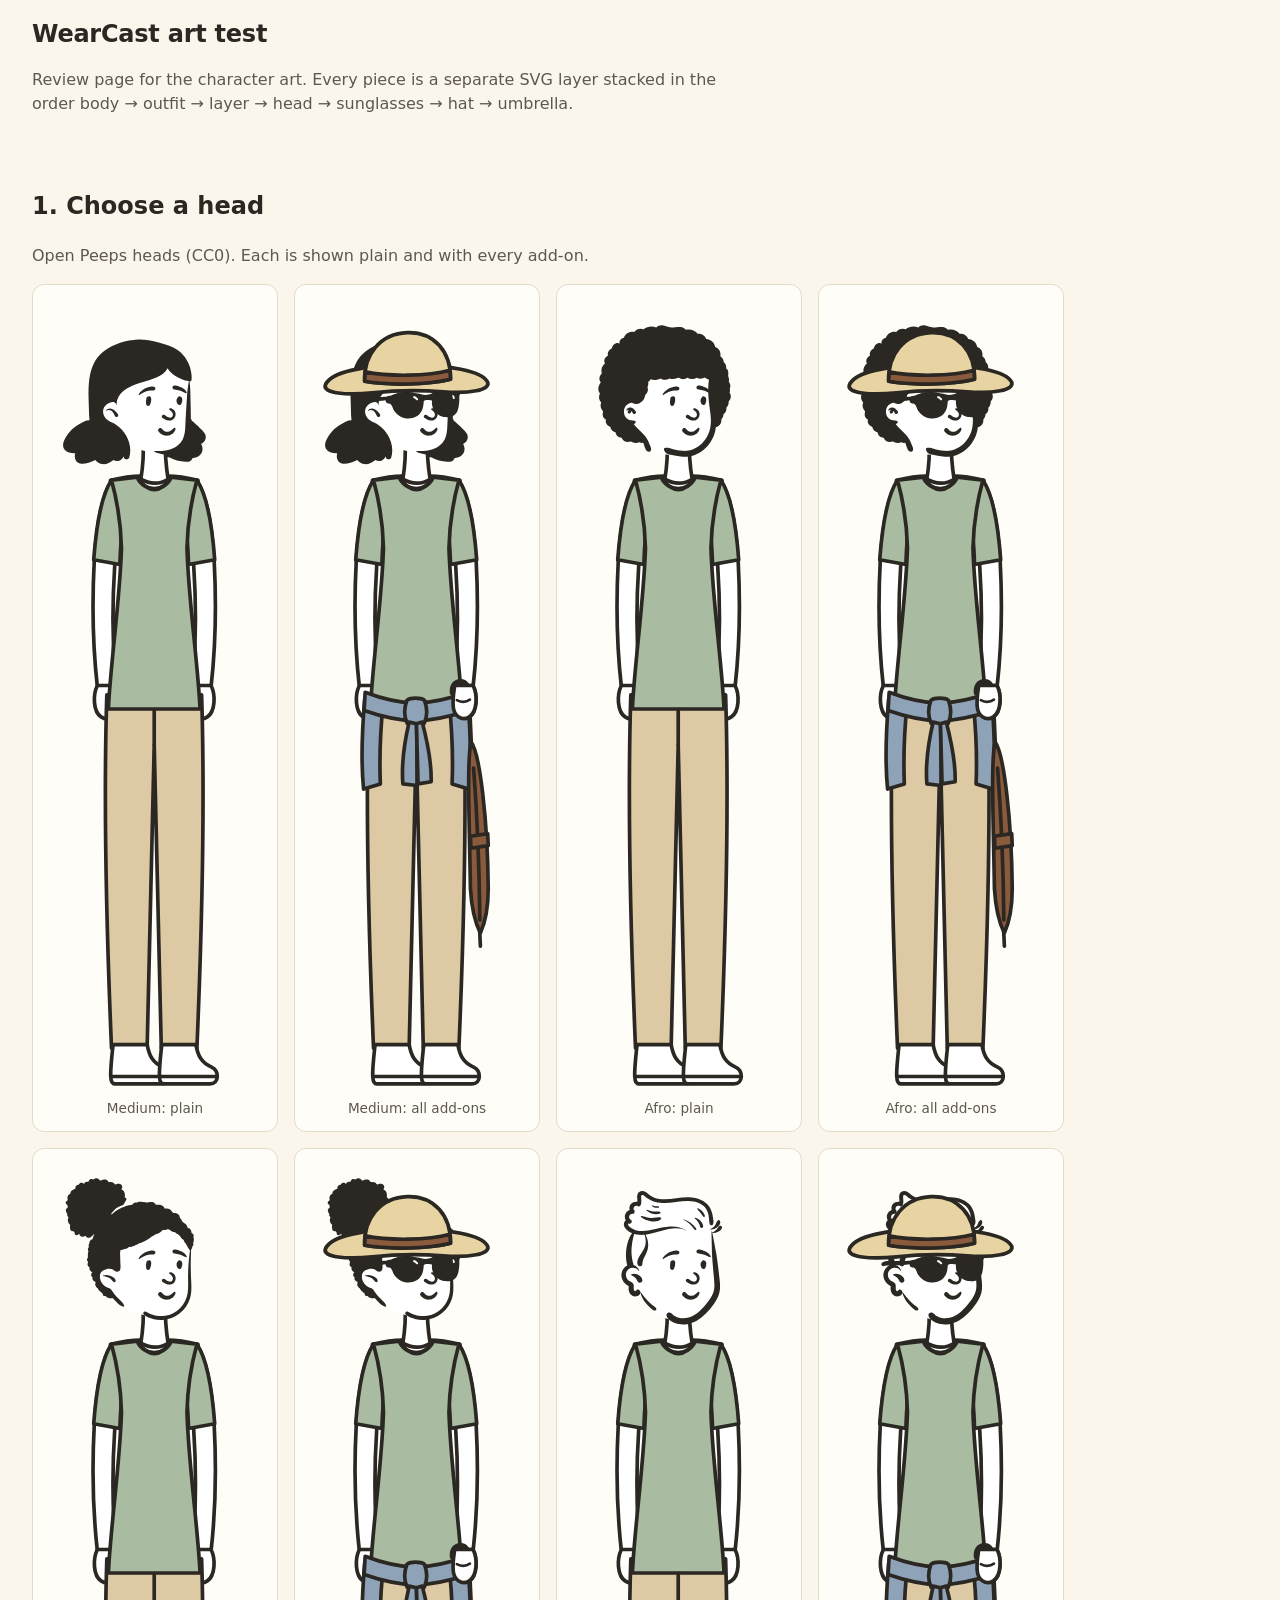
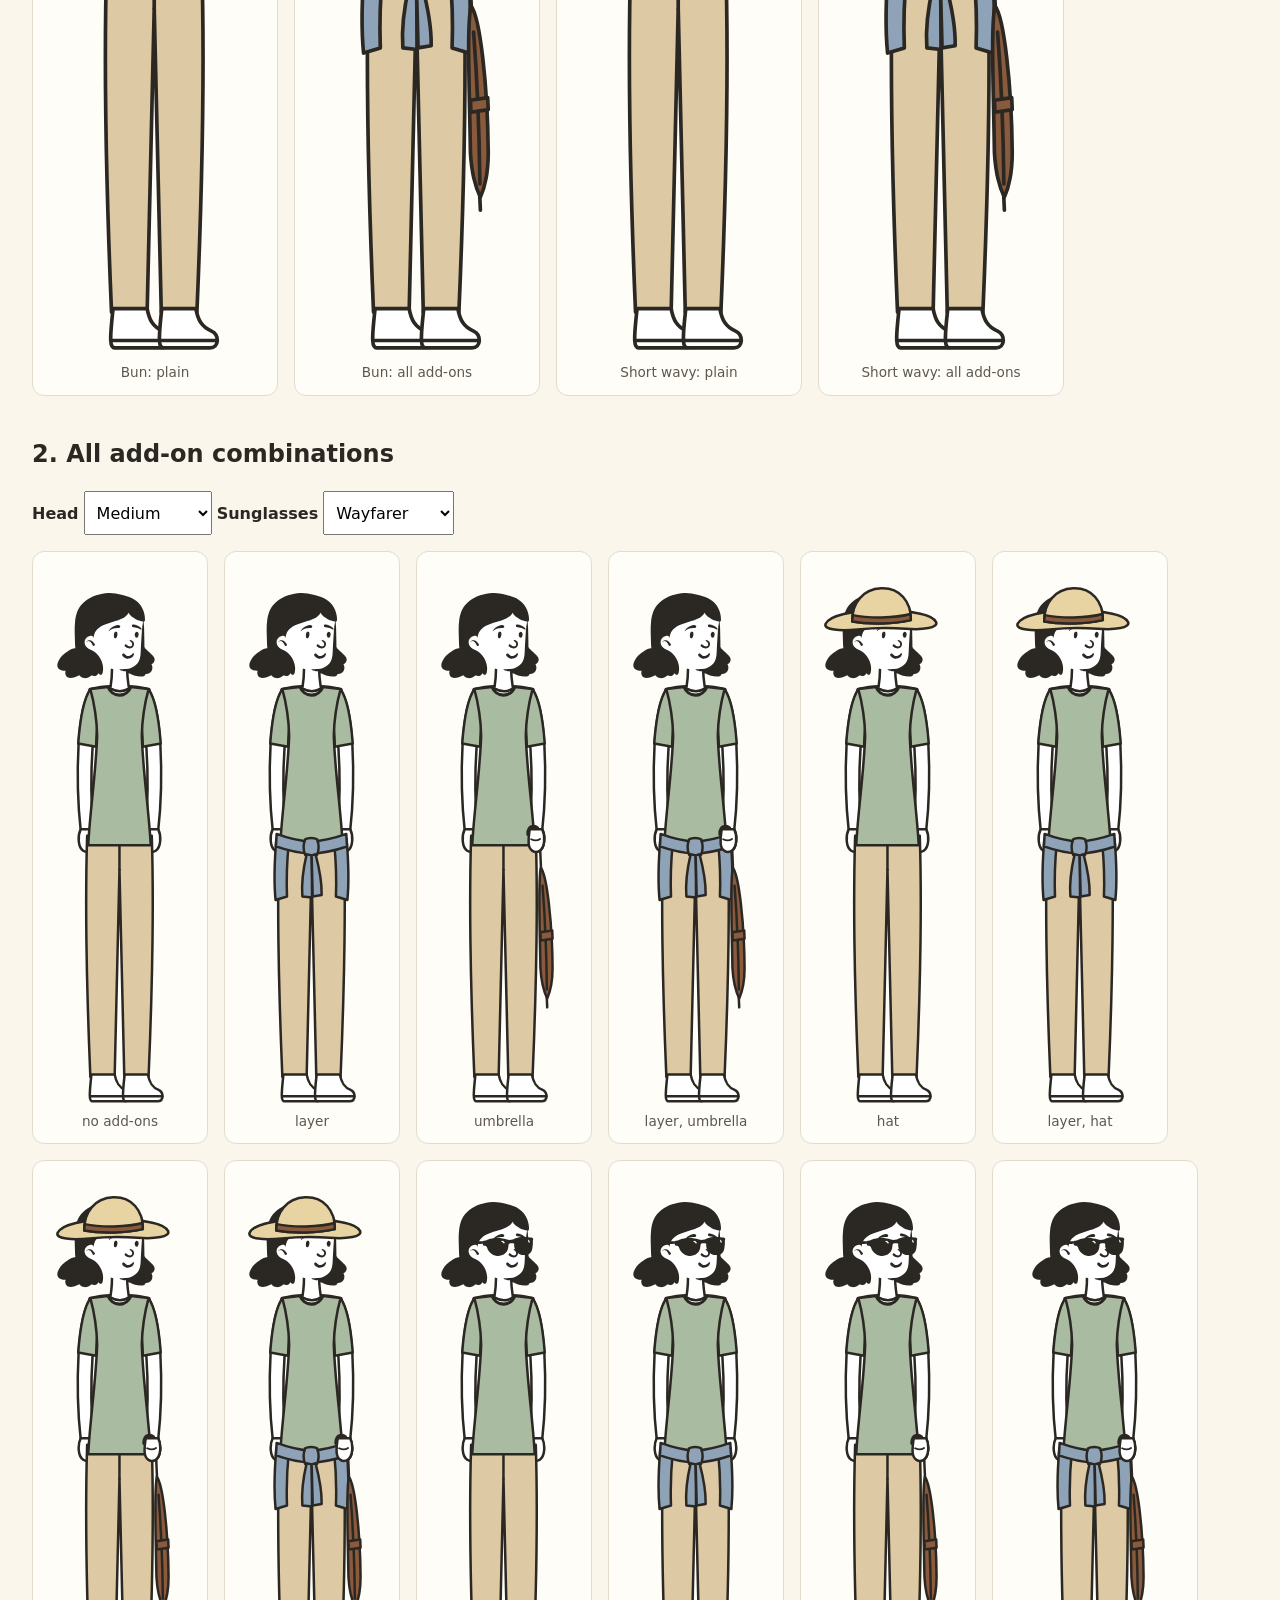
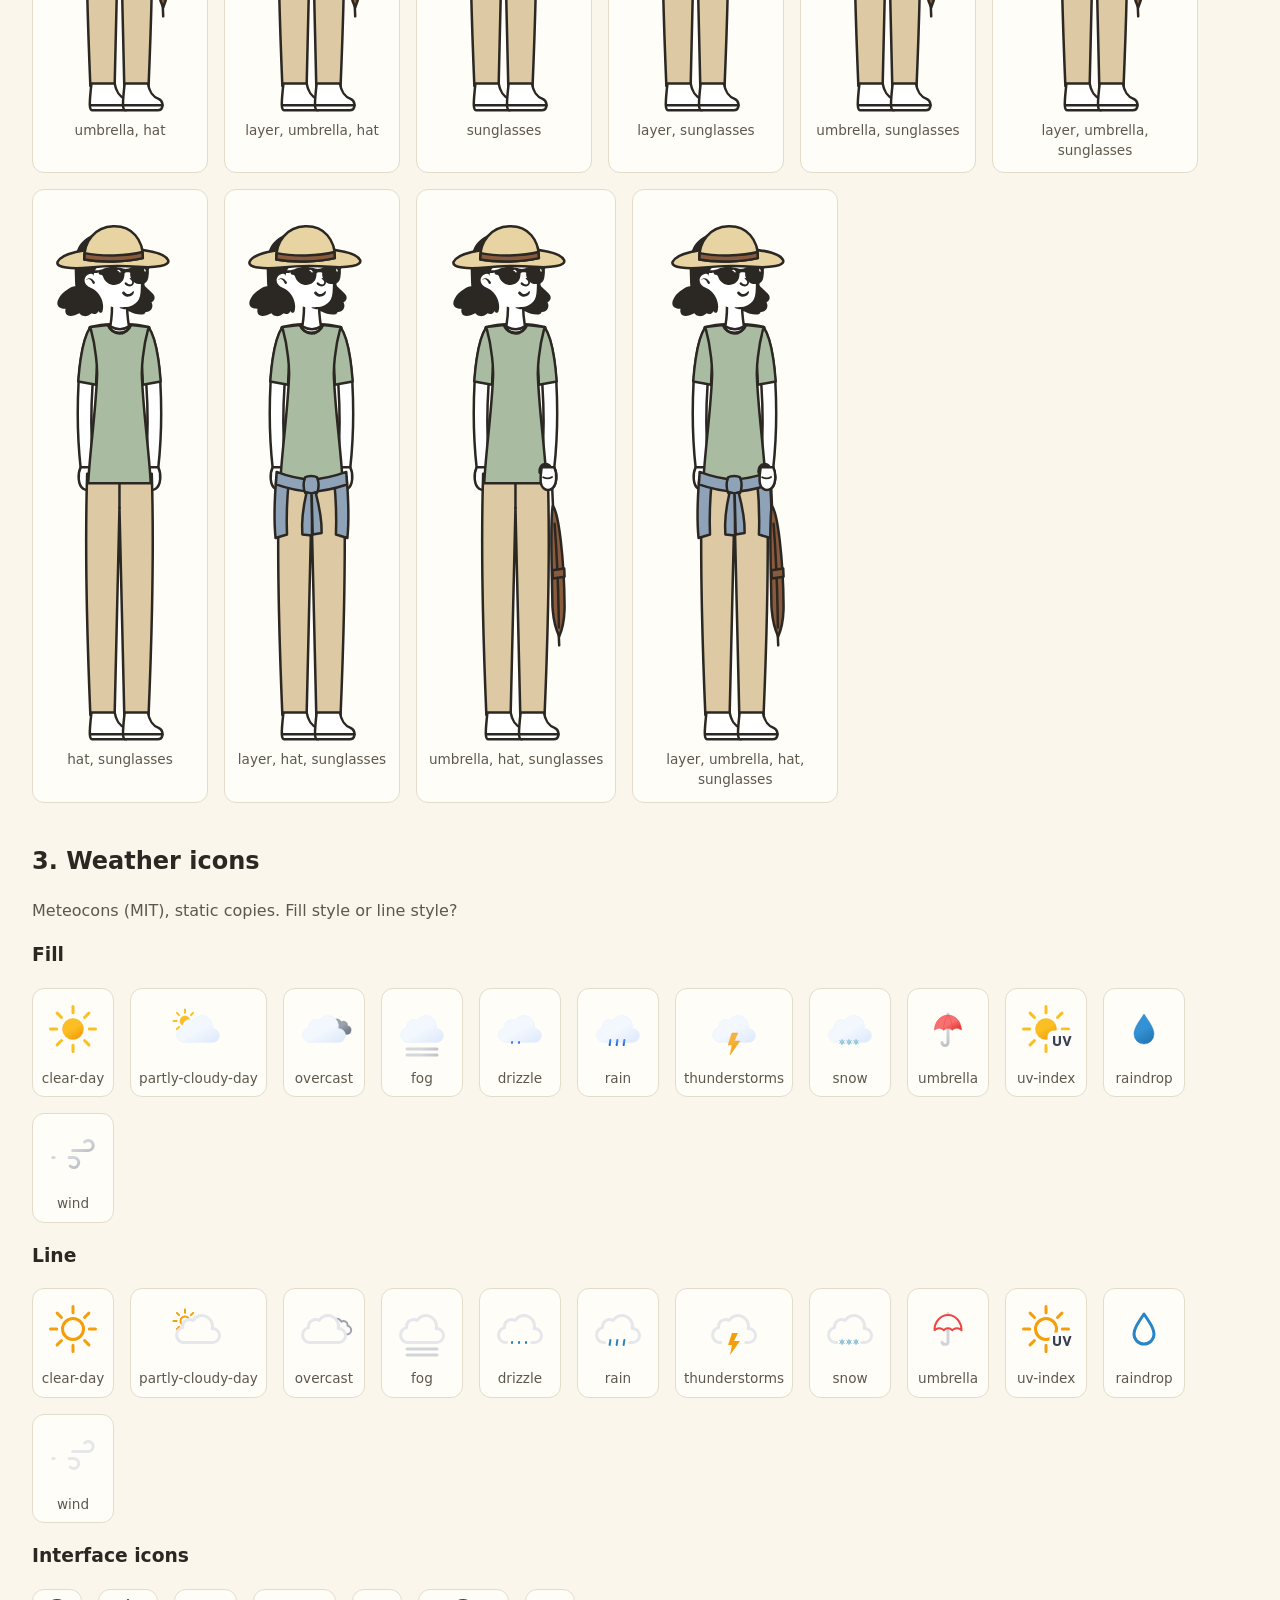
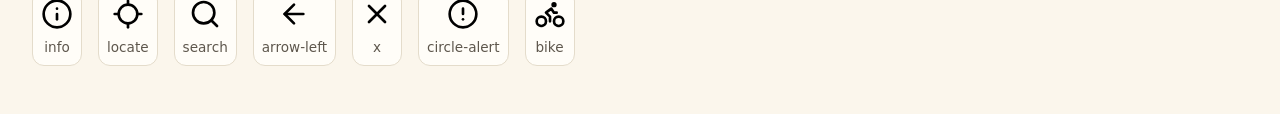
==== art-test.html @ 0c0071a2 "CP4 (for review): Character art prototype and icons - assets/character: original body, Warm 1 outfit" ====
<!doctype html>
<html lang="en">
<head>
  <meta charset="utf-8">
  <meta name="viewport" content="width=device-width, initial-scale=1">
  <title>WearCast art test</title>
  <meta name="robots" content="noindex">
  <link rel="stylesheet" href="styles.css">
  <style>
    /* Art review page (plan CP4–CP5). Not linked from the app. */
    body { max-width: none; padding-bottom: 48px; }
    h2 { margin-top: 40px; }
    .note { color: var(--text-muted); max-width: 70ch; }
    .grid { display: flex; flex-wrap: wrap; gap: 16px; }
    figure { margin: 0; padding: 12px; background: var(--surface); border: 1px solid #e4dccb; border-radius: var(--radius); text-align: center; }
    figcaption { font-size: 0.85rem; color: var(--text-muted); max-width: 180px; margin-inline: auto; }
    /* Every character layer shares one viewBox, so stacked images line up exactly. */
    .character { position: relative; width: 150px; aspect-ratio: 840 / 3060; margin-inline: auto; }
    .character.large { width: 220px; }
    .character img { position: absolute; inset: 0; width: 100%; height: 100%; }
    .icons img { width: 64px; height: 64px; }
    .icons figure { padding: 8px; }
    .lucide img { width: 32px; height: 32px; }
    label { font-weight: 600; }
    select { font: inherit; min-height: 44px; padding: 0 8px; }
  </style>
</head>
<body>
  <header class="app-header">
    <h1 class="app-name">WearCast art test</h1>
    <p class="note">Review page for the character art. Every piece is a separate SVG layer stacked in the order
      body → outfit → layer → head → sunglasses → hat → umbrella.</p>
  </header>

  <h2>1. Choose a head</h2>
  <p class="note">Open Peeps heads (CC0). Each is shown plain and with every add-on.</p>
  <div class="grid" id="heads"></div>

  <h2>2. All add-on combinations</h2>
  <p>
    <label for="head-pick">Head</label>
    <select id="head-pick"></select>
    <label for="glasses-pick">Sunglasses</label>
    <select id="glasses-pick">
      <option value="wayfarer">Wayfarer</option>
      <option value="clubmaster">Clubmaster</option>
    </select>
  </p>
  <div class="grid" id="combos"></div>

  <h2>3. Weather icons</h2>
  <p class="note">Meteocons (MIT), static copies. Fill style or line style?</p>
  <h3>Fill</h3>
  <div class="grid icons" id="icons-fill"></div>
  <h3>Line</h3>
  <div class="grid icons" id="icons-line"></div>

  <h3>Interface icons</h3>
  <div class="grid icons lucide" id="icons-lucide"></div>

  <script type="module">
    const HEADS = { medium: 'Medium', afro: 'Afro', bun: 'Bun', 'short-wavy': 'Short wavy' };
    const OUTFIT = 'outfit-warm-1';
    const ADD_ONS = ['layer', 'umbrella', 'hat', 'sunglasses'];

    /** Stack the layers for one character, in drawing order. */
    function character({ head, glasses = 'wayfarer', layer, umbrella, hat, sunglasses }, size = '') {
      const files = ['body', OUTFIT];
      if (layer) files.push('layer');
      files.push(`head-${head}`);
      if (sunglasses) files.push(`sunglasses-${glasses}`);
      if (hat) files.push('hat');
      if (umbrella) files.push('umbrella');
      const div = document.createElement('div');
      div.className = `character ${size}`;
      div.innerHTML = files.map((f) => `<img src="assets/character/${f}.svg" alt="">`).join('');
      return div;
    }

    function figure(content, caption) {
      const fig = document.createElement('figure');
      fig.append(content);
      fig.insertAdjacentHTML('beforeend', `<figcaption>${caption}</figcaption>`);
      return fig;
    }

    // 1. Heads, plain and with everything on
    const heads = document.getElementById('heads');
    for (const [id, name] of Object.entries(HEADS)) {
      heads.append(figure(character({ head: id }, 'large'), `${name}: plain`));
      heads.append(figure(character({ head: id, layer: true, umbrella: true, hat: true, sunglasses: true }, 'large'), `${name}: all add-ons`));
    }

    // 2. All 16 combinations of the four add-ons for the chosen head
    const headPick = document.getElementById('head-pick');
    const glassesPick = document.getElementById('glasses-pick');
    headPick.innerHTML = Object.entries(HEADS).map(([id, name]) => `<option value="${id}">${name}</option>`).join('');
    function drawCombos() {
      const combos = document.getElementById('combos');
      combos.replaceChildren();
      for (let mask = 0; mask < 16; mask++) {
        const on = Object.fromEntries(ADD_ONS.map((a, i) => [a, Boolean(mask & (1 << i))]));
        const label = ADD_ONS.filter((a) => on[a]).join(', ') || 'no add-ons';
        combos.append(figure(character({ head: headPick.value, glasses: glassesPick.value, ...on }), label));
      }
    }
    headPick.addEventListener('change', drawCombos);
    glassesPick.addEventListener('change', drawCombos);
    drawCombos();

    // 3. Icons
    const METEOCONS = ['clear-day', 'partly-cloudy-day', 'overcast', 'fog', 'drizzle', 'rain', 'thunderstorms', 'snow', 'umbrella', 'uv-index', 'raindrop', 'wind'];
    for (const style of ['fill', 'line']) {
      const row = document.getElementById(`icons-${style}`);
      for (const name of METEOCONS) {
        const img = Object.assign(document.createElement('img'), { src: `assets/icons/meteocons-${style}/${name}.svg`, alt: '' });
        row.append(figure(img, name));
      }
    }
    const lucide = document.getElementById('icons-lucide');
    for (const name of ['info', 'locate', 'search', 'arrow-left', 'x', 'circle-alert', 'bike']) {
      const img = Object.assign(document.createElement('img'), { src: `assets/icons/lucide/${name}.svg`, alt: '' });
      lucide.append(figure(img, name));
    }
  </script>
</body>
</html>
---- styles.css ----
/* WearCast: soft neutral direction (R32).
   Contrast on --bg, checked at CP1: --text 13.8:1, --text-muted 6.6:1, --accent 5.4:1, --line 3.2:1. */
:root {
  --bg: #fbf6ec;          /* cream */
  --surface: #fffdf8;     /* cards and tiles */
  --text: #2b2722;
  --text-muted: #5e574d;
  --accent: #8a5a3c;      /* muted clay: selected states, links, focus */
  --line: #948a7c;        /* control borders (3:1 minimum) */

  --font: system-ui, -apple-system, "Segoe UI", Roboto, "Helvetica Neue", Arial, sans-serif;
  --radius: 12px;
  --gap: 16px;
  --target: 44px;         /* minimum touch target (R30) */
}

*,
*::before,
*::after {
  box-sizing: border-box;
}

html {
  -webkit-text-size-adjust: 100%;
}

body {
  margin: 0;
  min-height: 100vh;
  min-height: 100dvh;
  background: var(--bg);
  color: var(--text);
  font-family: var(--font);
  font-size: 1rem;
  line-height: 1.5;
  padding: env(safe-area-inset-top, 0px) max(var(--gap), env(safe-area-inset-right, 0px))
    env(safe-area-inset-bottom, 0px) max(var(--gap), env(safe-area-inset-left, 0px));
}

[hidden] {
  display: none !important;
}

a {
  color: var(--accent);
}

:focus-visible {
  outline: 3px solid var(--accent);
  outline-offset: 2px;
}

/* Hidden visually but still read by screen readers. */
.visually-hidden {
  position: absolute;
  width: 1px;
  height: 1px;
  margin: -1px;
  padding: 0;
  overflow: hidden;
  clip: rect(0 0 0 0);
  white-space: nowrap;
  border: 0;
}

/* Test forecast banner (R33): dark on cream-yellow so it can't be missed. */
.test-banner {
  margin: var(--gap) 0 0;
  padding: 8px 12px;
  border: 2px dashed var(--text);
  border-radius: var(--radius);
  background: #f6e7b0;
  color: var(--text);
  font-weight: 600;
  text-align: center;
}

.app-header {
  padding-block: var(--gap);
}

.app-name {
  margin: 0;
  font-size: 1.5rem;
  font-weight: 700;
  letter-spacing: -0.01em;
}

.placeholder {
  color: var(--text-muted);
}

/* Laptop layout (R29). Filled in at CP8. */
@media (min-width: 768px) {
  body {
    max-width: 1200px;
    margin-inline: auto;
    padding-inline: 32px;
  }
}

@media (prefers-reduced-motion: reduce) {
  *,
  *::before,
  *::after {
    animation-duration: 0.01ms !important;
    transition-duration: 0.01ms !important;
  }
}
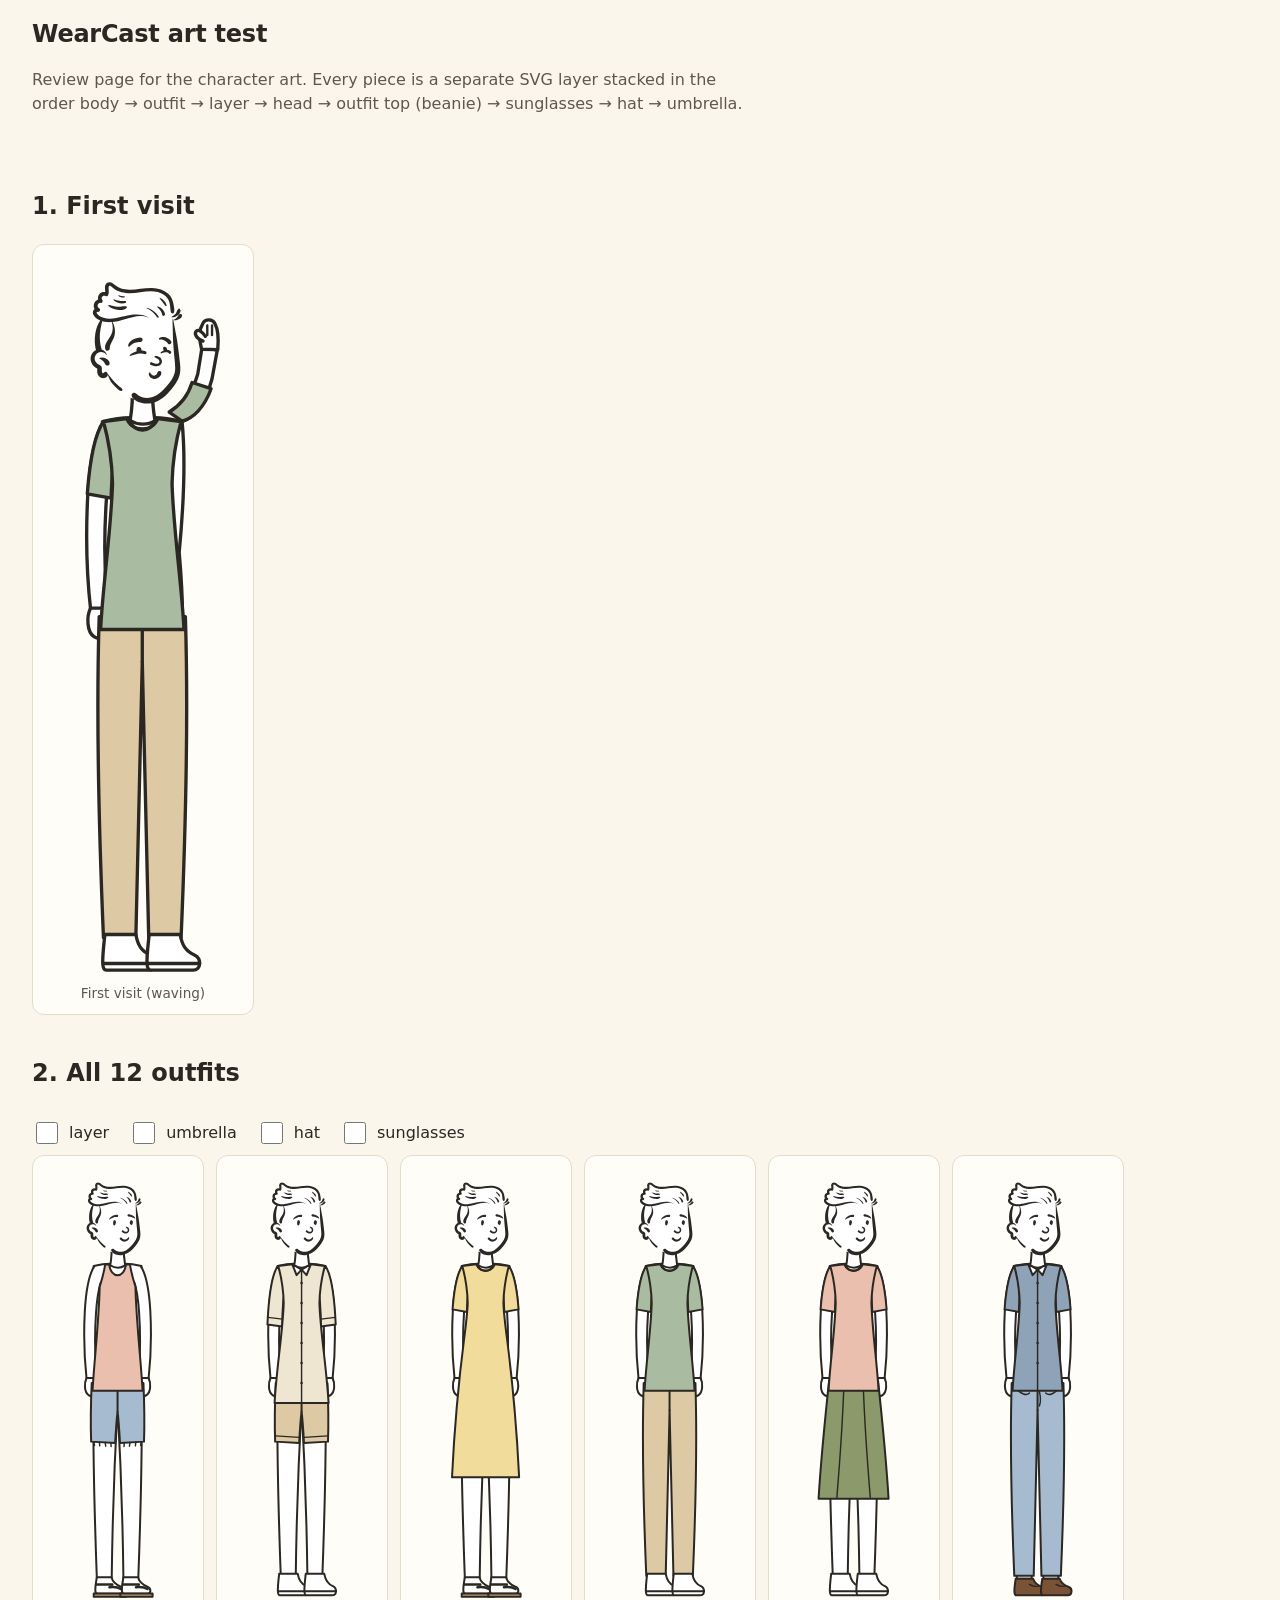
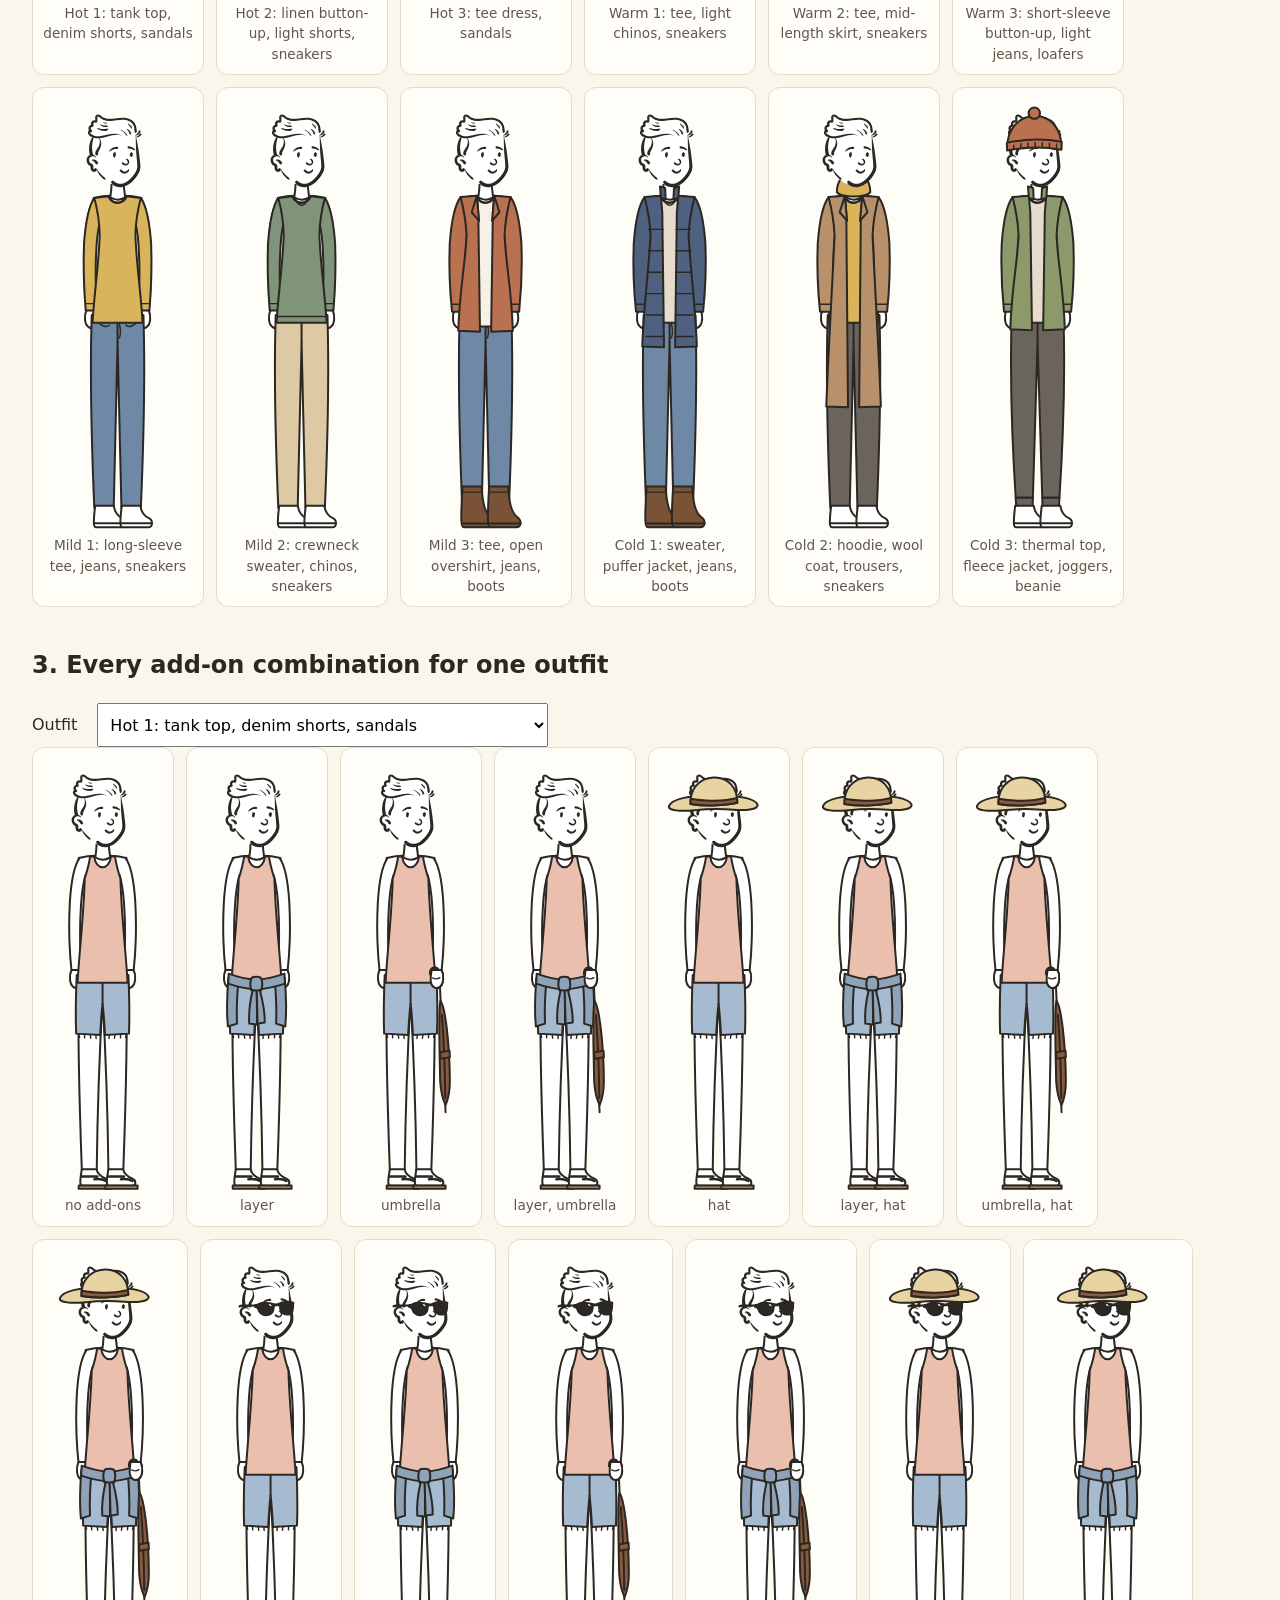
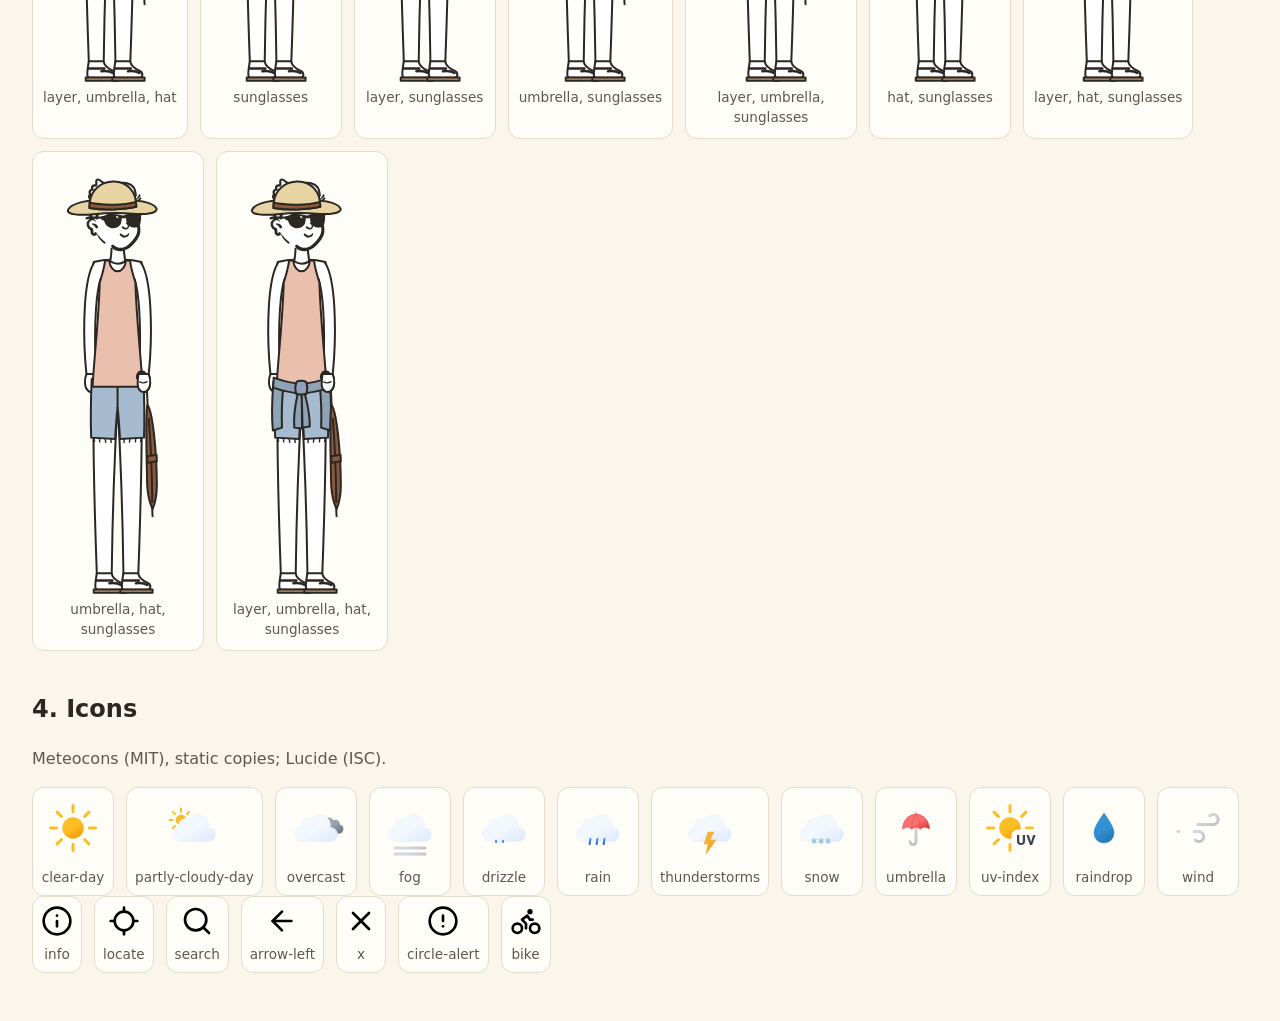
==== commit 0d376824: "CP5 (for review): All 12 outfits and the first-visit wave - CP4 choices applied: Short wavy head, Wa" ====
--- a/art-test.html
+++ b/art-test.html
@@ -11,17 +11,19 @@
     body { max-width: none; padding-bottom: 48px; }
     h2 { margin-top: 40px; }
     .note { color: var(--text-muted); max-width: 70ch; }
-    .grid { display: flex; flex-wrap: wrap; gap: 16px; }
-    figure { margin: 0; padding: 12px; background: var(--surface); border: 1px solid #e4dccb; border-radius: var(--radius); text-align: center; }
-    figcaption { font-size: 0.85rem; color: var(--text-muted); max-width: 180px; margin-inline: auto; }
+    .grid { display: flex; flex-wrap: wrap; gap: 12px; }
+    figure { margin: 0; padding: 10px; background: var(--surface); border: 1px solid #e4dccb; border-radius: var(--radius); text-align: center; }
+    figcaption { font-size: 0.85rem; color: var(--text-muted); max-width: 150px; margin-inline: auto; }
     /* Every character layer shares one viewBox, so stacked images line up exactly. */
-    .character { position: relative; width: 150px; aspect-ratio: 840 / 3060; margin-inline: auto; }
-    .character.large { width: 220px; }
+    .character { position: relative; width: 120px; aspect-ratio: 840 / 3060; margin-inline: auto; }
+    .character.large { width: 200px; }
     .character img { position: absolute; inset: 0; width: 100%; height: 100%; }
     .icons img { width: 64px; height: 64px; }
     .icons figure { padding: 8px; }
     .lucide img { width: 32px; height: 32px; }
-    label { font-weight: 600; }
+    .controls { display: flex; flex-wrap: wrap; gap: 8px 20px; align-items: center; }
+    .controls label { display: inline-flex; align-items: center; gap: 8px; min-height: 44px; }
+    .controls input { width: 22px; height: 22px; }
     select { font: inherit; min-height: 44px; padding: 0 8px; }
   </style>
 </head>
@@ -29,48 +31,59 @@
   <header class="app-header">
     <h1 class="app-name">WearCast art test</h1>
     <p class="note">Review page for the character art. Every piece is a separate SVG layer stacked in the order
-      body → outfit → layer → head → sunglasses → hat → umbrella.</p>
+      body → outfit → layer → head → outfit top (beanie) → sunglasses → hat → umbrella.</p>
   </header>
 
-  <h2>1. Choose a head</h2>
-  <p class="note">Open Peeps heads (CC0). Each is shown plain and with every add-on.</p>
-  <div class="grid" id="heads"></div>
+  <h2>1. First visit</h2>
+  <div class="grid" id="wave"></div>
 
-  <h2>2. All add-on combinations</h2>
-  <p>
-    <label for="head-pick">Head</label>
-    <select id="head-pick"></select>
-    <label for="glasses-pick">Sunglasses</label>
-    <select id="glasses-pick">
-      <option value="wayfarer">Wayfarer</option>
-      <option value="clubmaster">Clubmaster</option>
-    </select>
-  </p>
+  <h2>2. All 12 outfits</h2>
+  <div class="controls" id="addon-toggles"></div>
+  <div class="grid" id="outfits"></div>
+
+  <h2>3. Every add-on combination for one outfit</h2>
+  <div class="controls">
+    <label for="outfit-pick">Outfit</label>
+    <select id="outfit-pick"></select>
+  </div>
   <div class="grid" id="combos"></div>
 
-  <h2>3. Weather icons</h2>
-  <p class="note">Meteocons (MIT), static copies. Fill style or line style?</p>
-  <h3>Fill</h3>
-  <div class="grid icons" id="icons-fill"></div>
-  <h3>Line</h3>
-  <div class="grid icons" id="icons-line"></div>
-
-  <h3>Interface icons</h3>
+  <h2>4. Icons</h2>
+  <p class="note">Meteocons (MIT), static copies; Lucide (ISC).</p>
+  <div class="grid icons" id="icons-meteocons"></div>
   <div class="grid icons lucide" id="icons-lucide"></div>
 
   <script type="module">
-    const HEADS = { medium: 'Medium', afro: 'Afro', bun: 'Bun', 'short-wavy': 'Short wavy' };
-    const OUTFIT = 'outfit-warm-1';
+    const OUTFITS = {
+      'hot-1': 'Hot 1: tank top, denim shorts, sandals',
+      'hot-2': 'Hot 2: linen button-up, light shorts, sneakers',
+      'hot-3': 'Hot 3: tee dress, sandals',
+      'warm-1': 'Warm 1: tee, light chinos, sneakers',
+      'warm-2': 'Warm 2: tee, mid-length skirt, sneakers',
+      'warm-3': 'Warm 3: short-sleeve button-up, light jeans, loafers',
+      'mild-1': 'Mild 1: long-sleeve tee, jeans, sneakers',
+      'mild-2': 'Mild 2: crewneck sweater, chinos, sneakers',
+      'mild-3': 'Mild 3: tee, open overshirt, jeans, boots',
+      'cold-1': 'Cold 1: sweater, puffer jacket, jeans, boots',
+      'cold-2': 'Cold 2: hoodie, wool coat, trousers, sneakers',
+      'cold-3': 'Cold 3: thermal top, fleece jacket, joggers, beanie',
+    };
+    const HAS_TOP = new Set(['cold-3']); // outfits with a piece drawn above the head
     const ADD_ONS = ['layer', 'umbrella', 'hat', 'sunglasses'];
 
     /** Stack the layers for one character, in drawing order. */
-    function character({ head, glasses = 'wayfarer', layer, umbrella, hat, sunglasses }, size = '') {
-      const files = ['body', OUTFIT];
-      if (layer) files.push('layer');
-      files.push(`head-${head}`);
-      if (sunglasses) files.push(`sunglasses-${glasses}`);
-      if (hat) files.push('hat');
-      if (umbrella) files.push('umbrella');
+    function character(outfit, on = {}, size = '') {
+      const files = ['body', `outfit-${outfit}`];
+      if (on.layer) files.push('layer');
+      files.push('head');
+      if (HAS_TOP.has(outfit)) files.push(`outfit-${outfit}-top`);
+      if (on.sunglasses) files.push('sunglasses');
+      if (on.hat) files.push('hat');
+      if (on.umbrella) files.push('umbrella');
+      return stack(files, size);
+    }
+
+    function stack(files, size = '') {
       const div = document.createElement('div');
       div.className = `character ${size}`;
       div.innerHTML = files.map((f) => `<img src="assets/character/${f}.svg" alt="">`).join('');
@@ -84,44 +97,41 @@
       return fig;
     }
 
-    // 1. Heads, plain and with everything on
-    const heads = document.getElementById('heads');
-    for (const [id, name] of Object.entries(HEADS)) {
-      heads.append(figure(character({ head: id }, 'large'), `${name}: plain`));
-      heads.append(figure(character({ head: id, layer: true, umbrella: true, hat: true, sunglasses: true }, 'large'), `${name}: all add-ons`));
+    // 1. First visit: waving body, Warm 1 with a raised sleeve, winking head
+    document.getElementById('wave').append(figure(stack(['body-wave', 'outfit-wave', 'head-wave'], 'large'), 'First visit (waving)'));
+
+    // 2. All outfits with the chosen add-ons
+    const toggles = document.getElementById('addon-toggles');
+    toggles.innerHTML = ADD_ONS.map((a) => `<label><input type="checkbox" value="${a}"> ${a}</label>`).join('');
+    function drawOutfits() {
+      const on = Object.fromEntries([...toggles.querySelectorAll('input')].map((i) => [i.value, i.checked]));
+      document.getElementById('outfits').replaceChildren(
+        ...Object.entries(OUTFITS).map(([id, name]) => figure(character(id, on), name)),
+      );
     }
+    toggles.addEventListener('change', drawOutfits);
+    drawOutfits();
 
-    // 2. All 16 combinations of the four add-ons for the chosen head
-    const headPick = document.getElementById('head-pick');
-    const glassesPick = document.getElementById('glasses-pick');
-    headPick.innerHTML = Object.entries(HEADS).map(([id, name]) => `<option value="${id}">${name}</option>`).join('');
+    // 3. All 16 add-on combinations for one outfit
+    const pick = document.getElementById('outfit-pick');
+    pick.innerHTML = Object.entries(OUTFITS).map(([id, name]) => `<option value="${id}">${name}</option>`).join('');
     function drawCombos() {
-      const combos = document.getElementById('combos');
-      combos.replaceChildren();
+      const figures = [];
       for (let mask = 0; mask < 16; mask++) {
         const on = Object.fromEntries(ADD_ONS.map((a, i) => [a, Boolean(mask & (1 << i))]));
-        const label = ADD_ONS.filter((a) => on[a]).join(', ') || 'no add-ons';
-        combos.append(figure(character({ head: headPick.value, glasses: glassesPick.value, ...on }), label));
+        figures.push(figure(character(pick.value, on), ADD_ONS.filter((a) => on[a]).join(', ') || 'no add-ons'));
       }
+      document.getElementById('combos').replaceChildren(...figures);
     }
-    headPick.addEventListener('change', drawCombos);
-    glassesPick.addEventListener('change', drawCombos);
+    pick.addEventListener('change', drawCombos);
     drawCombos();
 
-    // 3. Icons
+    // 4. Icons
+    const icon = (src, name) => figure(Object.assign(document.createElement('img'), { src, alt: '' }), name);
     const METEOCONS = ['clear-day', 'partly-cloudy-day', 'overcast', 'fog', 'drizzle', 'rain', 'thunderstorms', 'snow', 'umbrella', 'uv-index', 'raindrop', 'wind'];
-    for (const style of ['fill', 'line']) {
-      const row = document.getElementById(`icons-${style}`);
-      for (const name of METEOCONS) {
-        const img = Object.assign(document.createElement('img'), { src: `assets/icons/meteocons-${style}/${name}.svg`, alt: '' });
-        row.append(figure(img, name));
-      }
-    }
-    const lucide = document.getElementById('icons-lucide');
-    for (const name of ['info', 'locate', 'search', 'arrow-left', 'x', 'circle-alert', 'bike']) {
-      const img = Object.assign(document.createElement('img'), { src: `assets/icons/lucide/${name}.svg`, alt: '' });
-      lucide.append(figure(img, name));
-    }
+    document.getElementById('icons-meteocons').append(...METEOCONS.map((n) => icon(`assets/icons/meteocons/${n}.svg`, n)));
+    const LUCIDE = ['info', 'locate', 'search', 'arrow-left', 'x', 'circle-alert', 'bike'];
+    document.getElementById('icons-lucide').append(...LUCIDE.map((n) => icon(`assets/icons/lucide/${n}.svg`, n)));
   </script>
 </body>
 </html>
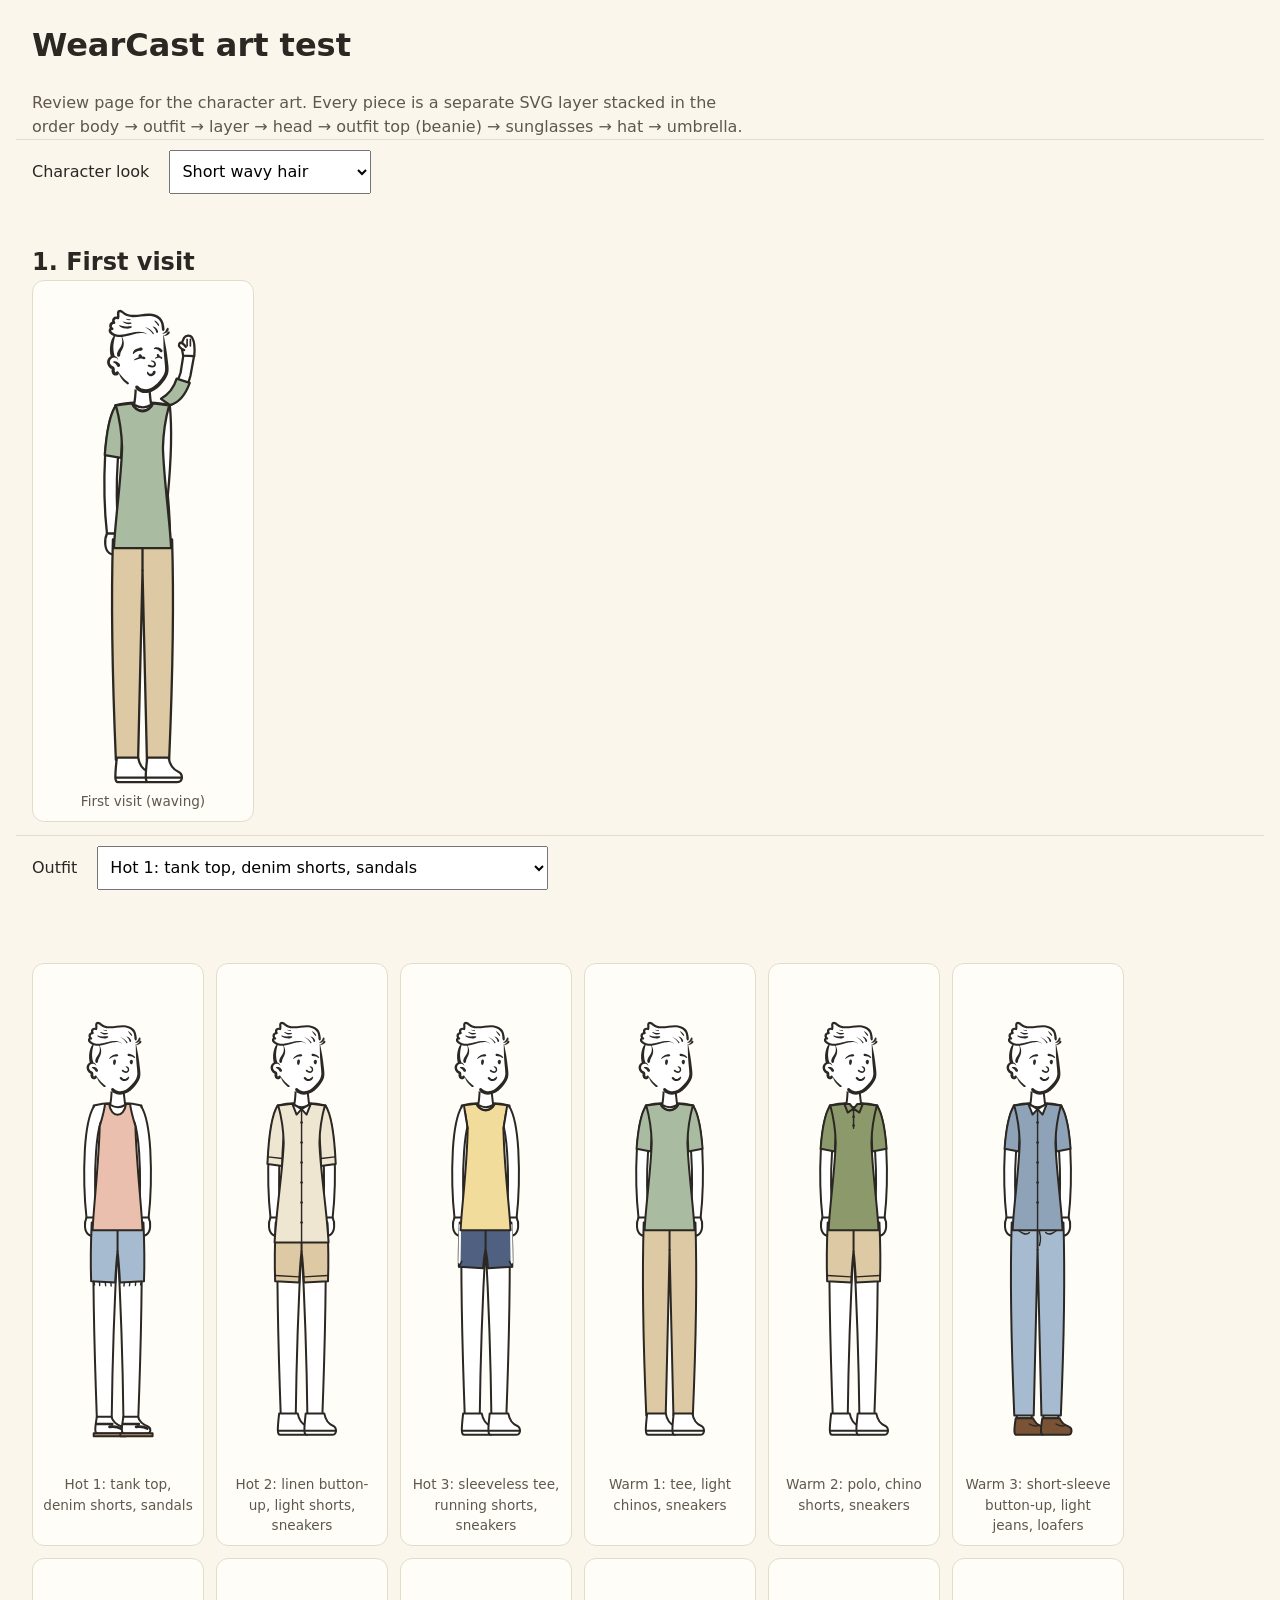
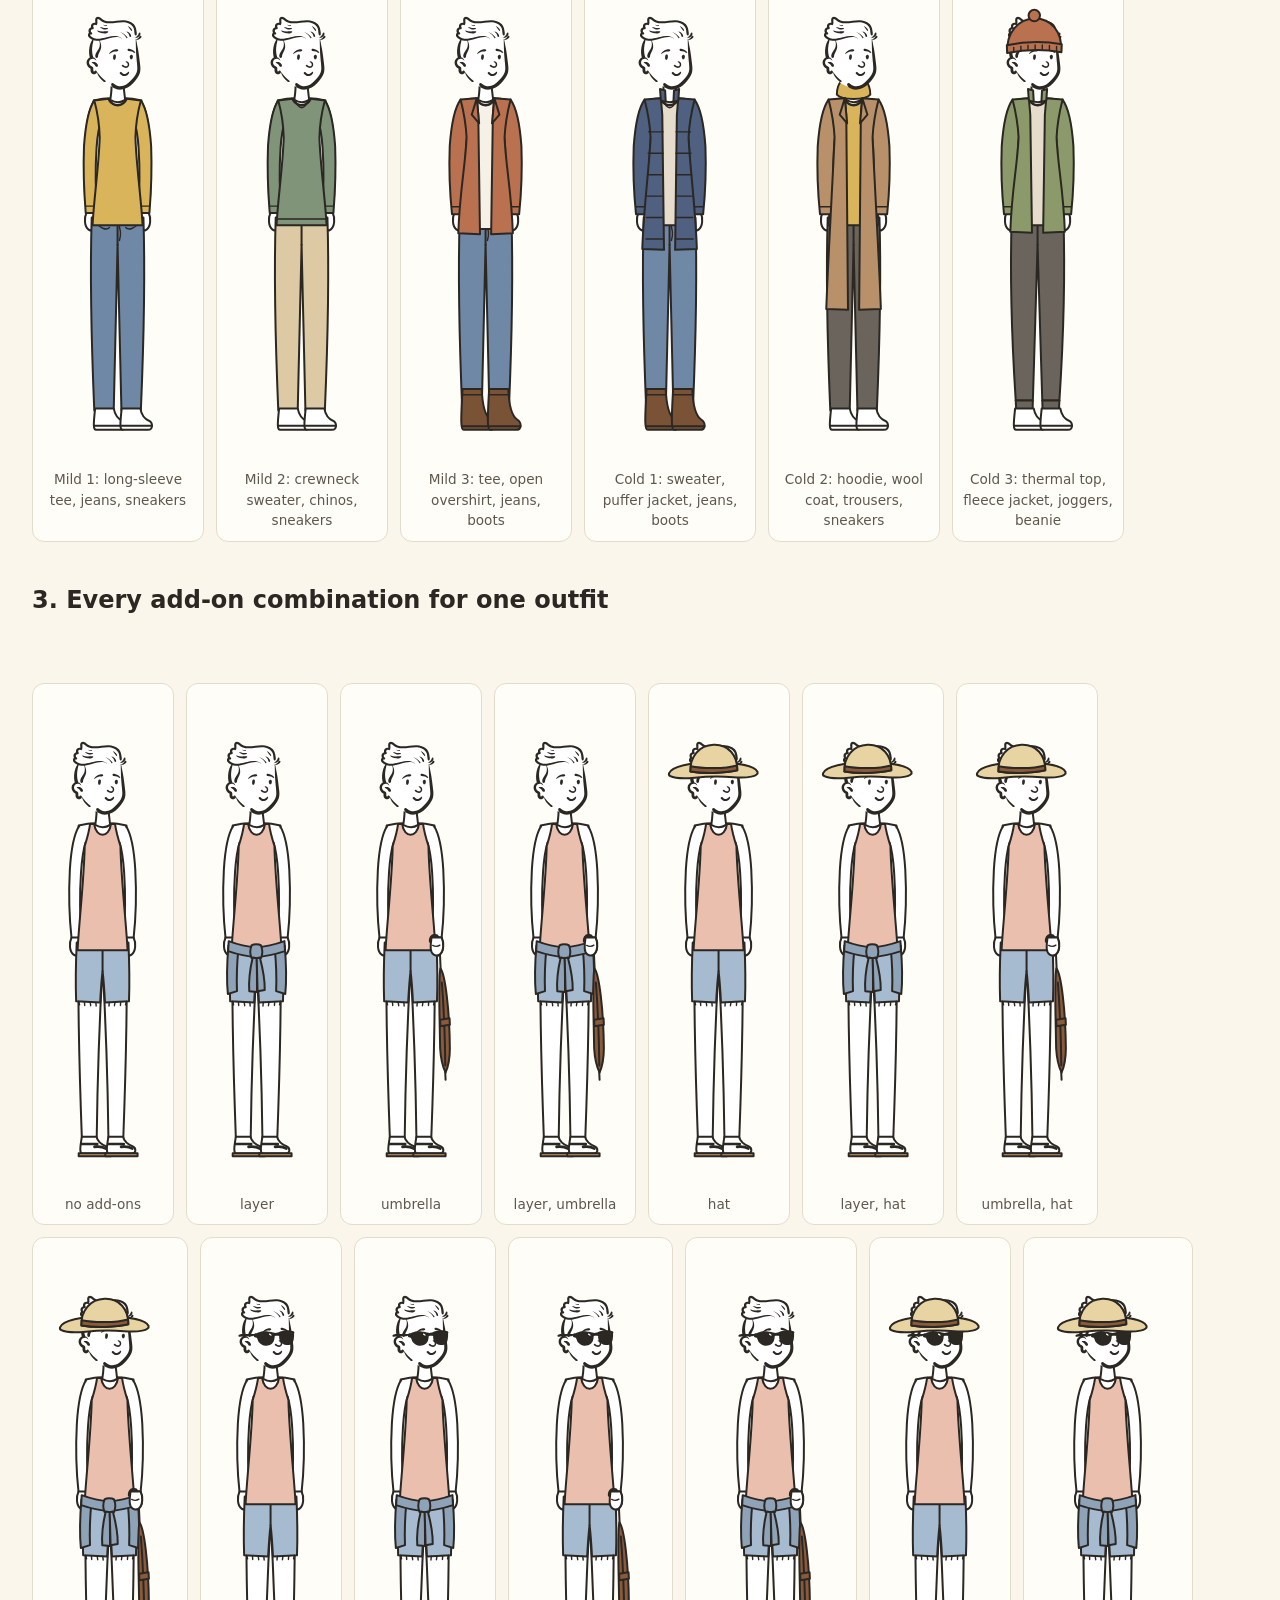
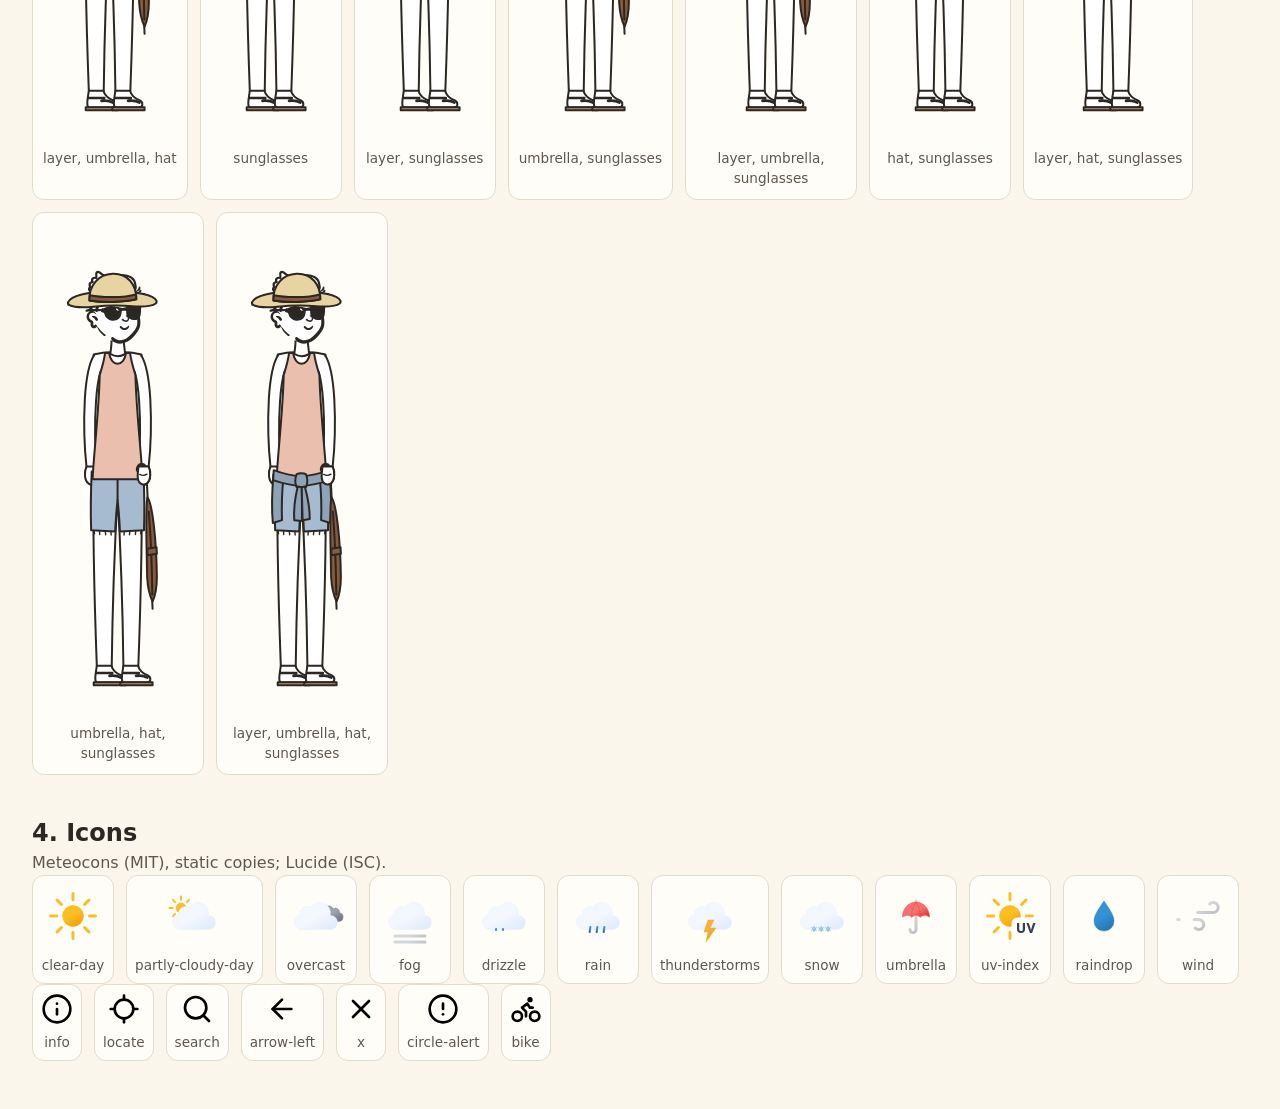
==== commit 3e3286a3: "CP12b: Character style choice (R34) - Two looks: Short wavy (default) and Medium hair, each with its" ====
--- a/art-test.html
+++ b/art-test.html
@@ -34,6 +34,14 @@
       body → outfit → layer → head → outfit top (beanie) → sunglasses → hat → umbrella.</p>
   </header>
 
+  <div class="controls">
+    <label for="style-pick">Character look</label>
+    <select id="style-pick">
+      <option value="short">Short wavy hair</option>
+      <option value="medium">Shoulder-length hair</option>
+    </select>
+  </div>
+
   <h2>1. First visit</h2>
   <div class="grid" id="wave"></div>
 
@@ -69,13 +77,21 @@
       'cold-3': 'Cold 3: thermal top, fleece jacket, joggers, beanie',
     };
     const HAS_TOP = new Set(['cold-3']); // outfits with a piece drawn above the head
+    // Character looks (spec R34): the Short wavy look swaps Hot 3 and Warm 2 for its own outfits.
+    const LOOKS = {
+      short: { head: 'head', waveHead: 'head-wave', swaps: { 'hot-3': 'Hot 3: sleeveless tee, running shorts, sneakers', 'warm-2': 'Warm 2: polo, chino shorts, sneakers' } },
+      medium: { head: 'head-medium', waveHead: 'head-medium-wave', swaps: {} },
+    };
+    const stylePick = document.getElementById('style-pick');
+    const look = () => LOOKS[stylePick.value];
+    const outfitName = (id) => look().swaps[id] ?? OUTFITS[id];
     const ADD_ONS = ['layer', 'umbrella', 'hat', 'sunglasses'];
 
     /** Stack the layers for one character, in drawing order. */
     function character(outfit, on = {}, size = '') {
-      const files = ['body', `outfit-${outfit}`];
+      const files = ['body', look().swaps[outfit] ? `outfit-${outfit}-${stylePick.value}` : `outfit-${outfit}`];
       if (on.layer) files.push('layer');
-      files.push('head');
+      files.push(look().head);
       if (HAS_TOP.has(outfit)) files.push(`outfit-${outfit}-top`);
       if (on.sunglasses) files.push('sunglasses');
       if (on.hat) files.push('hat');
@@ -98,7 +114,9 @@
     }
 
     // 1. First visit: waving body, Warm 1 with a raised sleeve, winking head
-    document.getElementById('wave').append(figure(stack(['body-wave', 'outfit-wave', 'head-wave'], 'large'), 'First visit (waving)'));
+    function drawWave() {
+      document.getElementById('wave').replaceChildren(figure(stack(['body-wave', 'outfit-wave', look().waveHead], 'large'), 'First visit (waving)'));
+    }
 
     // 2. All outfits with the chosen add-ons
     const toggles = document.getElementById('addon-toggles');
@@ -106,15 +124,13 @@
     function drawOutfits() {
       const on = Object.fromEntries([...toggles.querySelectorAll('input')].map((i) => [i.value, i.checked]));
       document.getElementById('outfits').replaceChildren(
-        ...Object.entries(OUTFITS).map(([id, name]) => figure(character(id, on), name)),
+        ...Object.keys(OUTFITS).map((id) => figure(character(id, on), outfitName(id))),
       );
     }
     toggles.addEventListener('change', drawOutfits);
-    drawOutfits();
 
     // 3. All 16 add-on combinations for one outfit
     const pick = document.getElementById('outfit-pick');
-    pick.innerHTML = Object.entries(OUTFITS).map(([id, name]) => `<option value="${id}">${name}</option>`).join('');
     function drawCombos() {
       const figures = [];
       for (let mask = 0; mask < 16; mask++) {
@@ -124,7 +140,15 @@
       document.getElementById('combos').replaceChildren(...figures);
     }
     pick.addEventListener('change', drawCombos);
-    drawCombos();
+
+    function drawAll() {
+      pick.innerHTML = Object.keys(OUTFITS).map((id) => `<option value="${id}"${id === pick.value ? ' selected' : ''}>${outfitName(id)}</option>`).join('');
+      drawWave();
+      drawOutfits();
+      drawCombos();
+    }
+    stylePick.addEventListener('change', drawAll);
+    drawAll();
 
     // 4. Icons
     const icon = (src, name) => figure(Object.assign(document.createElement('img'), { src, alt: '' }), name);
--- a/styles.css
+++ b/styles.css
@@ -7,6 +7,7 @@
   --text-muted: #5e574d;
   --accent: #8a5a3c;      /* muted clay: selected states, links, focus */
   --line: #948a7c;        /* control borders (3:1 minimum) */
+  --soft-line: #e4dccb;   /* decorative card edges only */
 
   --font: system-ui, -apple-system, "Segoe UI", Roboto, "Helvetica Neue", Arial, sans-serif;
   --radius: 12px;
@@ -33,8 +34,7 @@
   font-family: var(--font);
   font-size: 1rem;
   line-height: 1.5;
-  padding: env(safe-area-inset-top, 0px) max(var(--gap), env(safe-area-inset-right, 0px))
-    env(safe-area-inset-bottom, 0px) max(var(--gap), env(safe-area-inset-left, 0px));
+  padding: 0 max(var(--gap), env(safe-area-inset-right, 0px)) 0 max(var(--gap), env(safe-area-inset-left, 0px));
 }
 
 [hidden] {
@@ -43,6 +43,18 @@
 
 a {
   color: var(--accent);
+}
+
+p,
+h2,
+ul {
+  margin: 0;
+}
+
+button,
+input {
+  font: inherit;
+  color: inherit;
 }
 
 :focus-visible {
@@ -75,27 +87,1005 @@
   text-align: center;
 }
 
-.app-header {
-  padding-block: var(--gap);
-}
-
-.app-name {
+.label {
+  color: var(--text-muted);
+  font-size: 0.875rem;
+}
+
+.icon-button {
+  display: inline-grid;
+  place-items: center;
+  min-width: var(--target);
+  min-height: var(--target);
+  padding: 0;
+  border: 1px solid var(--line);
+  border-radius: 50%;
+  background: var(--surface);
+  cursor: pointer;
+}
+
+.icon-button img {
+  width: 22px;
+  height: 22px;
+}
+
+/* ---------- Main, phone (below 768 px) ---------- */
+
+.main-screen {
+  position: relative;
+  display: flex;
+  flex-direction: column;
+  min-height: 100vh;
+  min-height: 100dvh;
+}
+
+.brand {
+  display: none; /* laptop header only */
+}
+
+/* Context: location, date, Now/Forecast, units, source (R10). Right padding leaves room for ⓘ. */
+.context {
+  padding-top: max(12px, env(safe-area-inset-top, 0px));
+  padding-right: 56px;
+}
+
+.info-open {
+  position: absolute;
+  top: max(12px, env(safe-area-inset-top, 0px));
+  right: 0;
+}
+
+.place {
+  font-size: 1.375rem;
+  font-weight: 700;
+  line-height: 1.2;
+}
+
+.context-line {
+  display: flex;
+  flex-wrap: wrap;
+  align-items: center;
+  gap: 4px 10px;
+  color: var(--text-muted);
+}
+
+/* No date yet (first visit, loading, error): drop the empty slot so "°F · mph" lines up */
+#date-label:empty {
+  display: none;
+}
+
+.tag {
+  padding: 0 8px;
+  border: 1px solid var(--accent);
+  border-radius: 999px;
+  color: var(--accent);
+  font-size: 0.8125rem;
+  font-weight: 600;
+}
+
+.source {
+  font-size: 0.8125rem;
+  color: var(--text-muted);
+}
+
+.content {
+  flex: 1;
+  display: flex;
+  flex-direction: column;
+  gap: var(--gap);
+  padding-block: 12px var(--gap);
+}
+
+/* Character card: the largest element, fully above the fold at 390×844 (R12) */
+.character-card {
+  display: flex;
+  justify-content: center;
+  padding: 12px var(--gap);
+  background: var(--surface);
+  border: 1px solid var(--soft-line);
+  border-radius: var(--radius);
+}
+
+/* ---------- Character style choice (R34) ---------- */
+
+.character-card {
+  position: relative;
+}
+
+/* Small switch in the card's top-right corner */
+.style-switch {
+  position: absolute;
+  top: 8px;
+  right: 8px;
+  display: flex;
+  gap: 6px;
+}
+
+.style-choice {
+  display: flex;
+  justify-content: center;
+  gap: 12px;
+}
+
+.style-button {
+  position: relative;
+  overflow: hidden;
+  padding: 0;
+  border: 1px solid var(--line);
+  border-radius: 10px;
+  background: var(--surface);
+  cursor: pointer;
+}
+
+.style-button.small {
+  width: 48px;
+  height: 56px;
+}
+
+.style-button.large {
+  width: 76px;
+  height: 88px;
+}
+
+/* Selected look: thick clay border, not colour alone (the border width changes too) */
+.style-button[aria-pressed="true"] {
+  border: 3px solid var(--accent);
+}
+
+/* Head-and-shoulders crop of the full figure: the stack is drawn larger than the button and offset */
+.style-preview {
+  position: absolute;
+  left: -6px;
+  top: -6px;
+  width: 64px;
+  aspect-ratio: 840 / 3060;
+}
+
+.style-button.large .style-preview {
+  left: -8px;
+  top: -9px;
+  width: 98px;
+}
+
+.style-preview img {
+  position: absolute;
+  inset: 0;
+  width: 100%;
+  height: 100%;
+}
+
+.character {
+  position: relative;
+  height: clamp(220px, 46dvh, 460px);
+  aspect-ratio: 840 / 3060; /* the shared viewBox of every character layer */
+}
+
+.character img {
+  position: absolute;
+  inset: 0;
+  width: 100%;
+  height: 100%;
+}
+
+.recommendation {
+  font-size: 1.0625rem;
+  font-weight: 600;
+  text-align: center;
+  margin-top: -4px;
+}
+
+/* Weather details (R13) */
+.feels {
+  display: flex;
+  align-items: center;
+  gap: 12px;
+}
+
+.condition-icon {
+  width: 64px;
+  height: 64px;
+  flex: none;
+}
+
+.feels-range {
+  font-size: 1.75rem;
+  font-weight: 700;
+  line-height: 1.1;
+}
+
+.tiles {
+  display: grid;
+  grid-template-columns: repeat(3, 1fr);
+  gap: 8px;
+  margin-top: 12px;
+  padding: 0;
+  list-style: none;
+}
+
+.tile {
+  display: flex;
+  flex-direction: column;
+  padding: 8px 10px;
+  background: var(--surface);
+  border: 1px solid var(--soft-line);
+  border-radius: var(--radius);
+}
+
+.tile .value {
+  font-weight: 600;
+}
+
+/* Reminders (R15, R17) */
+.reminders h2 {
+  font-size: 1.0625rem;
+  margin-bottom: 8px;
+}
+
+.reminder-count {
+  margin-left: 6px;
+  color: var(--text-muted);
+  font-size: 0.875rem;
+  font-weight: 400;
+}
+
+.reminder-list {
+  display: grid;
+  gap: 8px;
+  padding: 0;
+  list-style: none;
+}
+
+/* Each reminder row is a checkbox label: one tap target, at least 44 px tall (R16, R30) */
+.reminder {
+  display: flex;
+  align-items: center;
+  gap: 10px;
+  min-height: var(--target);
+  padding: 6px 10px;
+  background: var(--surface);
+  border: 1px solid var(--soft-line);
+  border-radius: var(--radius);
+  cursor: pointer;
+}
+
+.reminder input {
+  flex: none;
+  width: 24px;
+  height: 24px;
   margin: 0;
-  font-size: 1.5rem;
+  accent-color: var(--accent);
+  cursor: pointer;
+}
+
+.reminder img {
+  width: 36px;
+  height: 36px;
+  flex: none;
+}
+
+/* Ticked: muted and struck through, so the remaining items stand out */
+.reminder:has(input:checked) .reminder-text {
+  color: var(--text-muted);
+  text-decoration: line-through;
+}
+
+.reminder-none {
+  color: var(--text-muted);
+}
+
+/* Bottom controls: stay in thumb reach while the content scrolls (R30).
+   They come first in the markup (focus order), so order: 1 draws them after the content. */
+.controls {
+  order: 1;
+  position: sticky;
+  bottom: 0;
+  display: grid;
+  gap: 8px;
+  margin-inline: calc(-1 * max(var(--gap), env(safe-area-inset-left, 0px)));
+  padding: 10px max(var(--gap), env(safe-area-inset-left, 0px)) max(10px, env(safe-area-inset-bottom, 0px));
+  background: var(--bg);
+  border-top: 1px solid var(--soft-line);
+}
+
+.search {
+  display: flex;
+  gap: 8px;
+}
+
+::placeholder {
+  color: var(--text-muted); /* 6.6:1 on the field, above the browser default's 4.5:1 */
+  opacity: 1;
+}
+
+.search input {
+  flex: 1;
+  min-width: 0;
+  min-height: var(--target);
+  padding: 0 14px;
+  border: 1px solid var(--line);
+  border-radius: 999px;
+  background: var(--surface);
+}
+
+.day-strip {
+  display: grid;
+  grid-template-columns: repeat(7, minmax(var(--target), 1fr));
+  gap: 4px;
+  overflow-x: auto; /* only below about 340 px, so targets stay 44 px */
+}
+
+.day-strip button,
+.window-toggle button {
+  min-height: var(--target);
+  border: 1px solid var(--line);
+  border-radius: 10px;
+  background: var(--surface);
+  cursor: pointer;
+}
+
+.day-strip button {
+  display: flex;
+  flex-direction: column;
+  align-items: center;
+  padding: 4px 0;
+  font-size: 0.8125rem;
+  line-height: 1.2;
+}
+
+.day-name {
+  display: flex;
+  flex-direction: column;
+  align-items: center;
+}
+
+.day-num {
   font-weight: 700;
-  letter-spacing: -0.01em;
-}
-
-.placeholder {
+  font-size: 1rem;
+}
+
+/* Icon and feels-like range appear on the laptop week strip only */
+.day-icon,
+.day-range {
+  display: none;
+}
+
+/* The locate button is icon-only on phone; its text stays available to screen readers */
+.locate-label {
+  position: absolute;
+  width: 1px;
+  height: 1px;
+  overflow: hidden;
+  clip: rect(0 0 0 0);
+  white-space: nowrap;
+}
+
+.window-toggle {
+  display: grid;
+  grid-template-columns: 1fr 1fr;
+  gap: 4px;
+}
+
+.window-toggle button {
+  font-weight: 600;
+}
+
+/* Selected date and window: filled accent, not colour alone (also bold and outlined) */
+.day-strip button[aria-pressed="true"],
+.window-toggle button[aria-pressed="true"] {
+  background: var(--accent);
+  border-color: var(--accent);
+  color: #ffffff;
+  font-weight: 700;
+}
+
+/* ---------- States: loading, error, ended window, first visit (R9, R21, R23, R25) ---------- */
+
+.status-panel {
+  display: flex;
+  flex-direction: column;
+  align-items: center;
+  gap: 10px;
+  text-align: center;
+}
+
+/* Error and ended window replace the character, so the panel becomes the card */
+.status-panel[data-status="error"],
+.status-panel[data-status="windowEnded"] {
+  padding: 32px var(--gap);
+  background: var(--surface);
+  border: 1px solid var(--soft-line);
+  border-radius: var(--radius);
+}
+
+.status-icon {
+  width: 48px;
+  height: 48px;
+}
+
+.status-title {
+  font-size: 1.25rem;
+  font-weight: 700;
+  max-width: 30ch;
+}
+
+.status-text {
   color: var(--text-muted);
-}
-
-/* Laptop layout (R29). Filled in at CP8. */
+  max-width: 36ch;
+}
+
+.status-actions {
+  display: flex;
+  flex-wrap: wrap;
+  justify-content: center;
+  gap: 8px;
+  margin-top: 4px;
+}
+
+.button {
+  min-height: var(--target);
+  padding: 0 20px;
+  border: 1px solid var(--line);
+  border-radius: 999px;
+  background: var(--surface);
+  font-weight: 600;
+  cursor: pointer;
+}
+
+.button.primary {
+  background: var(--accent);
+  border-color: var(--accent);
+  color: #ffffff;
+}
+
+/* Loading: the character as a greyed outline and placeholder bars (R21) */
+.character-card.is-loading .character {
+  filter: grayscale(1);
+  opacity: 0.35;
+}
+
+.placeholder-bars {
+  display: grid;
+  gap: 10px;
+  width: min(100%, 320px);
+}
+
+.placeholder-bars span {
+  height: 14px;
+  border-radius: 999px;
+  background: var(--soft-line);
+}
+
+.placeholder-bars span:last-child {
+  width: 60%;
+  justify-self: center;
+}
+
+/* ---------- Location notice (R5, R22) ---------- */
+
+.notice {
+  padding: 12px 14px;
+  background: var(--surface);
+  border: 1px solid var(--line);
+  border-left: 6px solid var(--accent);
+  border-radius: var(--radius);
+  font-weight: 600;
+}
+
+/* ---------- Search sheet (R3) ---------- */
+
+.sheet {
+  /* Phone: a bottom sheet over a dimmed page */
+  position: fixed;
+  inset: auto 0 0 0;
+  width: 100%;
+  max-width: 100%;
+  max-height: 80dvh;
+  margin: 0;
+  padding: 8px var(--gap) max(var(--gap), env(safe-area-inset-bottom, 0px));
+  overflow-y: auto;
+  border: 0;
+  border-radius: 20px 20px 0 0;
+  background: var(--bg);
+  color: var(--text);
+  box-shadow: 0 -4px 24px rgb(43 39 34 / 0.18);
+}
+
+.sheet::backdrop {
+  background: rgb(43 39 34 / 0.35);
+}
+
+.sheet-handle {
+  width: 44px;
+  height: 5px;
+  margin: 0 auto 12px;
+  border-radius: 999px;
+  background: var(--line);
+}
+
+.sheet-search {
+  display: flex;
+  gap: 8px;
+}
+
+.sheet-search input {
+  flex: 1;
+  min-width: 0;
+  min-height: var(--target);
+  padding: 0 14px;
+  border: 1px solid var(--line);
+  border-radius: 999px;
+  background: var(--surface);
+}
+
+.sheet-message {
+  margin: 12px 4px 4px;
+  color: var(--text-muted);
+}
+
+.sheet-results {
+  padding: 0;
+  list-style: none;
+}
+
+.sheet-results button,
+.sheet-locate {
+  display: flex;
+  align-items: center;
+  gap: 10px;
+  width: 100%;
+  min-height: 52px;
+  padding: 0 4px;
+  border: 0;
+  border-bottom: 1px solid var(--soft-line);
+  background: none;
+  text-align: left;
+  font-weight: 600;
+  cursor: pointer;
+}
+
+.sheet-results button:hover,
+.sheet-locate:hover {
+  background: var(--surface);
+}
+
+.sheet-locate {
+  border-bottom: 0;
+  margin-top: 4px;
+}
+
+.sheet-locate img {
+  width: 22px;
+  height: 22px;
+}
+
+/* ---------- Info (R20) ---------- */
+
+.info-screen {
+  display: grid;
+  grid-template-columns: auto 1fr;
+  grid-template-areas:
+    "header  title"
+    "content content";
+  align-items: center;
+  column-gap: 12px;
+  padding-block: max(12px, env(safe-area-inset-top, 0px)) 48px;
+}
+
+.info-header {
+  grid-area: header;
+}
+
+.info-header .brand {
+  display: none; /* laptop only */
+}
+
+.info-title {
+  grid-area: title;
+  font-size: 1.25rem;
+}
+
+.back-button {
+  display: inline-flex;
+  align-items: center;
+  gap: 6px;
+  min-height: var(--target);
+  padding: 0 14px 0 8px;
+  border: 1px solid var(--line);
+  border-radius: 999px;
+  background: var(--surface);
+  cursor: pointer;
+  font-weight: 600;
+}
+
+.back-button img {
+  width: 20px;
+  height: 20px;
+}
+
+.laptop-only {
+  display: none;
+}
+
+.info-nav {
+  display: none; /* laptop only */
+}
+
+.info-content {
+  grid-area: content;
+  max-width: 70ch;
+  margin-top: 12px;
+  border-top: 1px solid var(--soft-line);
+}
+
+.info-content section {
+  padding-top: 20px;
+}
+
+.info-content h3 {
+  margin: 0 0 6px;
+  font-size: 1.125rem;
+  scroll-margin-top: 16px;
+}
+
+.info-content h4 {
+  margin: 14px 0 6px;
+  font-size: 1rem;
+}
+
+.info-content p,
+.info-content ul {
+  margin: 0 0 10px;
+}
+
+.info-content ul {
+  padding-left: 1.2em;
+}
+
+.info-content li {
+  margin-bottom: 8px;
+}
+
+.safety-note {
+  margin-top: 16px !important;
+  padding: 12px 14px;
+  background: var(--surface);
+  border: 1px solid var(--line);
+  border-left: 6px solid var(--accent);
+  border-radius: var(--radius);
+  font-weight: 600;
+}
+
+/* Tables scroll inside their own box on narrow screens, so the page never scrolls sideways (R31) */
+.table-wrap {
+  overflow-x: auto;
+  margin-bottom: 10px;
+}
+
+table {
+  width: 100%;
+  min-width: 480px;
+  border-collapse: collapse;
+  font-size: 0.9375rem;
+}
+
+th,
+td {
+  padding: 8px 10px;
+  border-bottom: 1px solid var(--soft-line);
+  text-align: left;
+  vertical-align: top;
+}
+
+th {
+  font-weight: 700;
+  background: var(--surface);
+}
+
+/* ---------- Laptop layout, 768 px and up (R29) ----------
+   Same markup as phone. .controls dissolves so its search, strip and toggle can sit in the header
+   and week-strip rows; the content area becomes character left, details right (R12). */
 @media (min-width: 768px) {
   body {
-    max-width: 1200px;
+    max-width: 1320px;
     margin-inline: auto;
     padding-inline: 32px;
+  }
+
+  .main-screen {
+    display: grid;
+    grid-template-columns: auto minmax(220px, 400px) 1fr auto auto;
+    grid-template-areas:
+      "brand   search  .       toggle  info"
+      "context context context context context"
+      "strip   strip   strip   strip   strip"
+      "content content content content content";
+    grid-template-rows: auto auto auto 1fr;
+    column-gap: var(--gap);
+    align-items: center;
+  }
+
+  /* Header bar rule under the first row */
+  .main-screen::before {
+    content: "";
+    grid-row: 1;
+    grid-column: 1 / -1;
+    align-self: stretch;
+    border-bottom: 1px solid var(--soft-line);
+  }
+
+  .brand {
+    display: block;
+    grid-area: brand;
+    padding-block: 14px;
+    font-size: 1.5rem;
+    font-weight: 700;
+    letter-spacing: -0.01em;
+  }
+
+  .controls {
+    display: contents; /* a plain div with no role, so nothing is lost for screen readers */
+  }
+
+  .search {
+    grid-area: search;
+  }
+
+
+  .window-toggle {
+    grid-area: toggle;
+    width: 220px;
+  }
+
+  .info-open {
+    position: static;
+    grid-area: info;
+  }
+
+  .context {
+    grid-area: context;
+    display: flex;
+    flex-wrap: wrap;
+    align-items: baseline;
+    gap: 4px 16px;
+    padding: 20px 0 10px;
+  }
+
+  .place {
+    font-size: 1.5rem;
+  }
+
+  /* Week strip: icon and feels-like high/low per day for the selected window (R7) */
+  .day-strip {
+    grid-area: strip;
+    grid-template-columns: repeat(7, minmax(0, 1fr));
+    gap: 8px;
+    overflow: visible;
+  }
+
+  .day-strip button {
+    flex-direction: row;
+    justify-content: center;
+    flex-wrap: wrap;
+    gap: 2px 8px;
+    padding: 8px 6px;
+    font-size: 0.875rem;
+  }
+
+  .day-name {
+    flex-direction: row;
+    gap: 4px;
+    width: 100%;
+    justify-content: center;
+  }
+
+  .day-name .day-num {
+    font-size: 0.875rem;
+  }
+
+  .day-icon {
+    display: block;
+    width: 36px;
+    height: 36px;
+  }
+
+  .day-range {
+    display: block;
+    align-self: center;
+    font-weight: 600;
+  }
+
+  .content {
+    grid-area: content;
+    display: grid;
+    grid-template-columns: minmax(300px, 5fr) 7fr;
+    grid-template-rows: auto auto auto 1fr;
+    grid-template-areas:
+      "character recommendation"
+      "character weather"
+      "character reminders"
+      "character .";
+    gap: var(--gap) 32px;
+    align-items: start;
+    padding-block: 20px 32px;
+  }
+
+  .character-card {
+    grid-area: character;
+    padding-block: 24px;
+  }
+
+  /* Fits the character in a 1440×900 window without scrolling (R12) */
+  .character {
+    height: clamp(360px, calc(100dvh - 400px), 640px);
+  }
+
+  /* States sit in the right column on laptop, beside the character (or alone when there is none) */
+  .status-panel {
+    grid-area: recommendation;
+    align-items: flex-start;
+    text-align: left;
+  }
+
+  .status-actions {
+    justify-content: flex-start;
+  }
+
+  .recommendation {
+    grid-area: recommendation;
+    margin-top: 8px;
+    font-size: 1.375rem;
+    text-align: left;
+  }
+
+  .weather {
+    grid-area: weather;
+    display: flex;
+    flex-wrap: wrap;
+    align-items: center;
+    gap: var(--gap) 24px;
+    padding: var(--gap);
+    background: var(--surface);
+    border: 1px solid var(--soft-line);
+    border-radius: var(--radius);
+  }
+
+  .tiles {
+    flex: 1;
+    min-width: 280px;
+    margin-top: 0;
+  }
+
+  .reminders {
+    grid-area: reminders;
+  }
+
+  /* Two columns of reminders only when each column has room */
+  .reminder-list {
+    grid-template-columns: repeat(auto-fill, minmax(280px, 1fr));
+  }
+}
+
+/* Laptop Info: WearCast and ✕ Close in a header bar, "On this page" list beside the content */
+@media (min-width: 768px) {
+  .info-screen {
+    grid-template-columns: 220px minmax(0, 1fr);
+    grid-template-areas:
+      "header header"
+      "nav    title"
+      "nav    content";
+    align-items: start;
+    column-gap: 48px;
+    padding-top: 0;
+  }
+
+  /* Header bar: WearCast left, ✕ Close right, with a rule beneath */
+  .info-header {
+    display: flex;
+    align-items: center;
+    justify-content: space-between;
+    border-bottom: 1px solid var(--soft-line);
+  }
+
+  .info-header .brand {
+    display: block;
+    padding-block: 14px;
+    font-size: 1.5rem;
+    font-weight: 700;
+  }
+
+  .info-title {
+    margin-top: 24px;
+    font-size: 1.75rem;
+  }
+
+  .phone-only {
+    display: none;
+  }
+
+  .laptop-only {
+    display: inline;
+  }
+
+  .info-nav {
+    grid-area: nav;
+    display: block;
+    position: sticky;
+    top: 16px;
+    align-self: start;
+    padding-top: 20px;
+  }
+
+  .info-nav-title {
+    margin-bottom: 8px;
+    color: var(--text-muted);
+    font-size: 0.875rem;
+    font-weight: 600;
+  }
+
+  .info-nav ul {
+    padding: 0;
+    list-style: none;
+    border-left: 2px solid var(--soft-line);
+  }
+
+  .info-nav a {
+    display: flex;
+    align-items: center;
+    min-height: var(--target);
+    padding: 4px 12px;
+    color: var(--text);
+    text-decoration: none;
+  }
+
+  .info-nav a:hover {
+    color: var(--accent);
+    text-decoration: underline;
+  }
+
+  .info-content {
+    margin-top: 0;
+    border-top: 0;
+  }
+}
+
+/* Laptop: the sheet becomes a panel under the header search field (spec: States, laptop) */
+@media (min-width: 768px) {
+  .sheet {
+    inset: var(--sheet-top, 72px) auto auto var(--sheet-left, 32px);
+    width: min(420px, calc(100vw - 64px));
+    max-height: min(70dvh, 560px);
+    padding: var(--gap);
+    border: 1px solid var(--line);
+    border-radius: var(--radius);
+    box-shadow: 0 8px 32px rgb(43 39 34 / 0.18);
+  }
+
+  .sheet::backdrop {
+    background: rgb(43 39 34 / 0.12);
+  }
+
+  .sheet-handle {
+    display: none;
+  }
+}
+
+/* Wide laptop: room for the "Use my location" text in the header (per the laptop drawing) */
+@media (min-width: 1024px) {
+  .locate-button {
+    display: inline-flex;
+    gap: 8px;
+    padding: 0 16px 0 12px;
+    border-radius: 999px;
+    white-space: nowrap;
+  }
+
+  .locate-label {
+    position: static;
+    width: auto;
+    height: auto;
+    overflow: visible;
+    clip: auto;
+    font-weight: 600;
   }
 }
 
